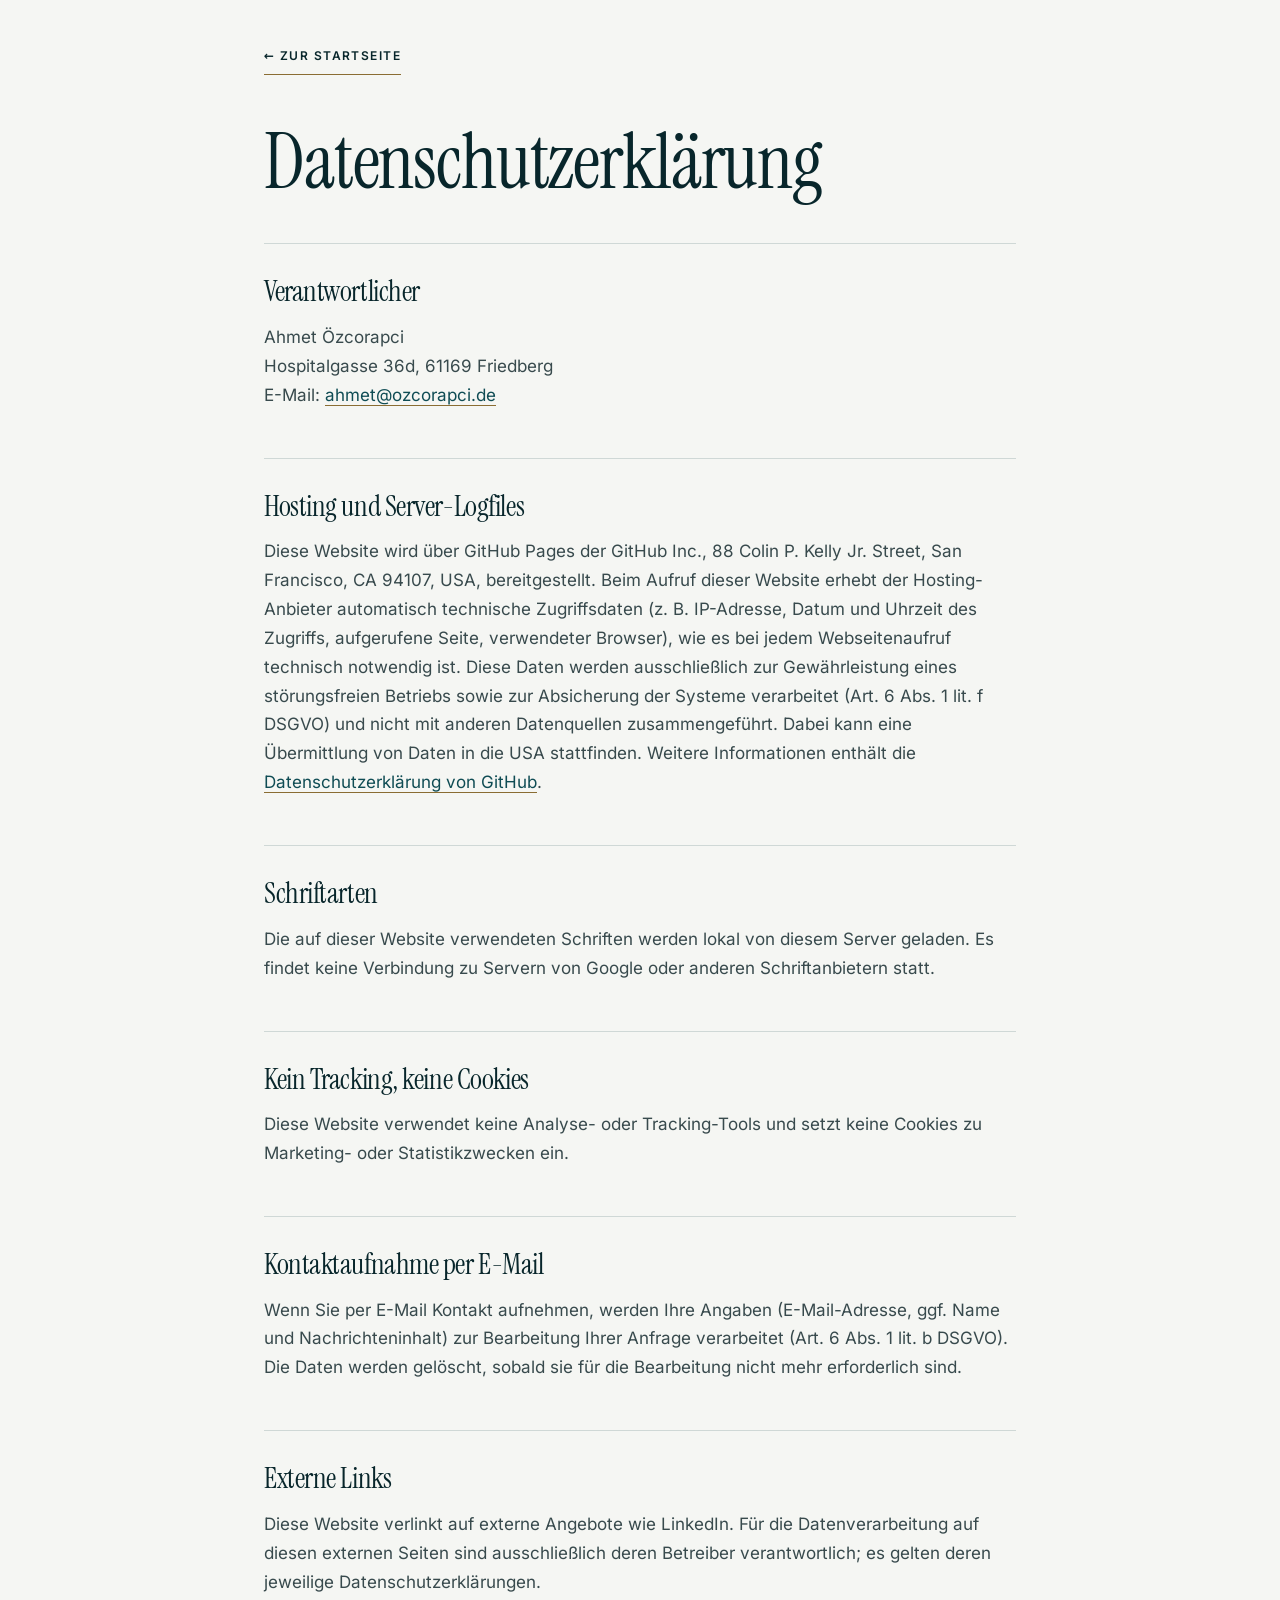
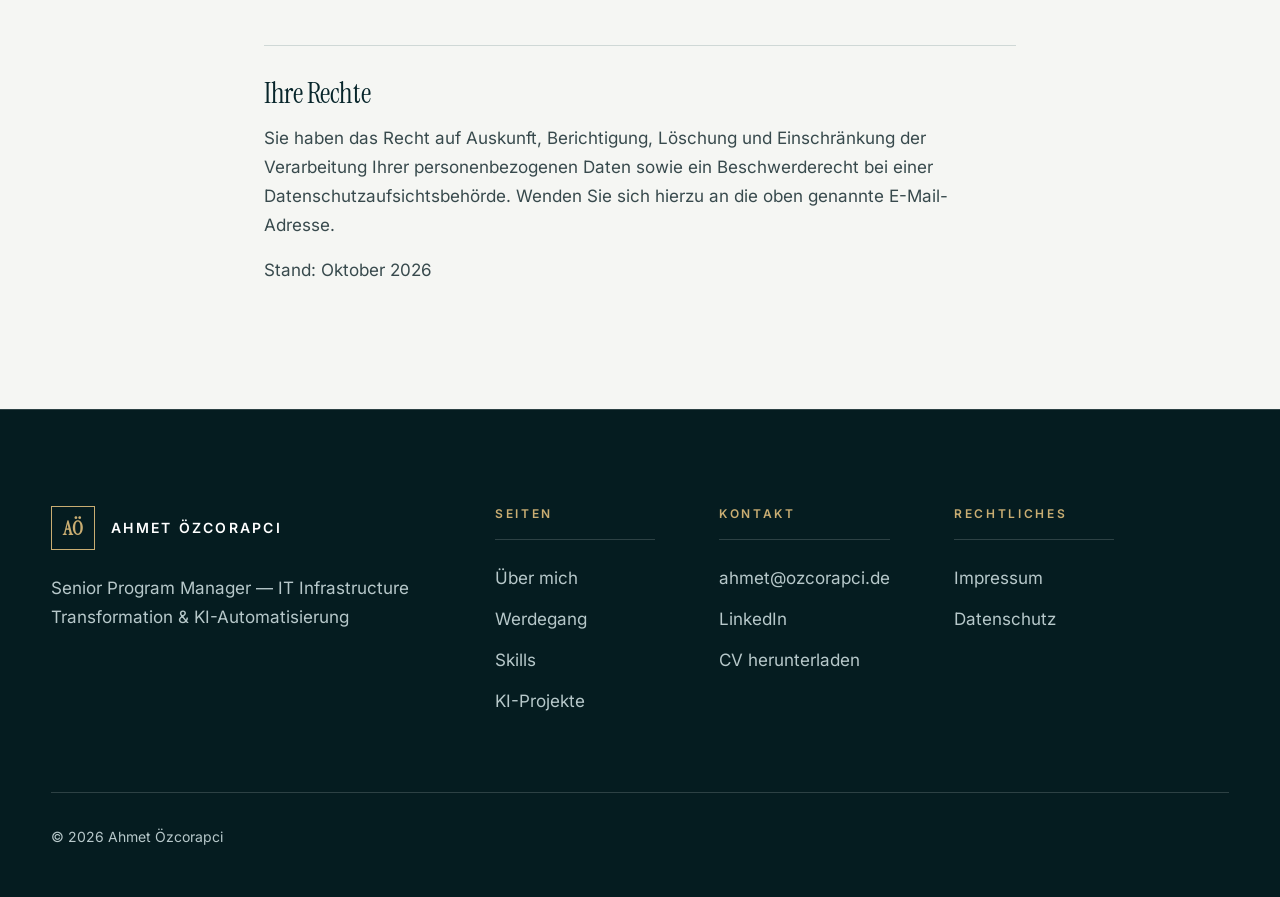
==== datenschutz.html @ c8518f18 "Website ozcorapci.de: erster Stand Co-Authored-By: Claude Sonnet 5.5 <noreply@anthropic.com> Claude-" ====
<!DOCTYPE html>
<html lang="de">
<head>
  <meta charset="UTF-8">
  <meta name="viewport" content="width=device-width, initial-scale=1">
  <title>Datenschutzerklärung — Ahmet Özcorapci</title>
  <meta name="robots" content="noindex">
  <link rel="icon" href="assets/img/favicon.svg" type="image/svg+xml">
  <link rel="stylesheet" href="css/styles.css?v=43">
</head>
<body>
  <a class="skip-link" href="#main">Zum Inhalt springen</a>

  <div class="legal-page">
    <nav class="legal-nav" aria-label="Hauptnavigation">
      <a href="index.html">← Zur Startseite</a>
    </nav>

    <main id="main" class="legal-content">
      <h1>Datenschutzerklärung</h1>

      <section class="card">
        <h2>Verantwortlicher</h2>
        <p>
          Ahmet Özcorapci<br>
          Hospitalgasse 36d, 61169 Friedberg<br>
          E-Mail: <a href="mailto:ahmet@ozcorapci.de">ahmet@ozcorapci.de</a>
        </p>
      </section>

      <section class="card">
        <h2>Hosting und Server-Logfiles</h2>
        <p>Diese Website wird über GitHub Pages der GitHub Inc., 88 Colin P. Kelly Jr. Street, San Francisco, CA 94107, USA, bereitgestellt. Beim Aufruf dieser Website erhebt der Hosting-Anbieter automatisch technische Zugriffsdaten (z. B. IP-Adresse, Datum und Uhrzeit des Zugriffs, aufgerufene Seite, verwendeter Browser), wie es bei jedem Webseitenaufruf technisch notwendig ist. Diese Daten werden ausschließlich zur Gewährleistung eines störungsfreien Betriebs sowie zur Absicherung der Systeme verarbeitet (Art. 6 Abs. 1 lit. f DSGVO) und nicht mit anderen Datenquellen zusammengeführt. Dabei kann eine Übermittlung von Daten in die USA stattfinden. Weitere Informationen enthält die <a href="https://docs.github.com/de/site-policy/privacy-policies/github-general-privacy-statement" target="_blank" rel="noopener noreferrer">Datenschutzerklärung von GitHub</a>.</p>
      </section>

      <section class="card">
        <h2>Schriftarten</h2>
        <p>Die auf dieser Website verwendeten Schriften werden lokal von diesem Server geladen. Es findet keine Verbindung zu Servern von Google oder anderen Schriftanbietern statt.</p>
      </section>

      <section class="card">
        <h2>Kein Tracking, keine Cookies</h2>
        <p>Diese Website verwendet keine Analyse- oder Tracking-Tools und setzt keine Cookies zu Marketing- oder Statistikzwecken ein.</p>
      </section>

      <section class="card">
        <h2>Kontaktaufnahme per E-Mail</h2>
        <p>Wenn Sie per E-Mail Kontakt aufnehmen, werden Ihre Angaben (E-Mail-Adresse, ggf. Name und Nachrichteninhalt) zur Bearbeitung Ihrer Anfrage verarbeitet (Art. 6 Abs. 1 lit. b DSGVO). Die Daten werden gelöscht, sobald sie für die Bearbeitung nicht mehr erforderlich sind.</p>
      </section>

      <section class="card">
        <h2>Externe Links</h2>
        <p>Diese Website verlinkt auf externe Angebote wie LinkedIn. Für die Datenverarbeitung auf diesen externen Seiten sind ausschließlich deren Betreiber verantwortlich; es gelten deren jeweilige Datenschutzerklärungen.</p>
      </section>

      <section class="card">
        <h2>Ihre Rechte</h2>
        <p>Sie haben das Recht auf Auskunft, Berichtigung, Löschung und Einschränkung der Verarbeitung Ihrer personenbezogenen Daten sowie ein Beschwerderecht bei einer Datenschutzaufsichtsbehörde. Wenden Sie sich hierzu an die oben genannte E-Mail-Adresse.</p>
        <p>Stand: Oktober 2026</p>
      </section>
    </main>
  </div>
  <footer class="footer">
    <div class="container">
      <div class="footer-grid">
        <div class="footer-brand">
          <a class="brand" href="index.html#top">Ahmet Özcorapci</a>
          <p>Senior Program Manager — IT Infrastructure Transformation &amp; KI-Automatisierung</p>
        </div>
        <div class="footer-col">
          <h2 class="footer-title">Seiten</h2>
          <div class="rule-line"></div>
          <ul>
            <li><a href="index.html#about">Über mich</a></li>
            <li><a href="index.html#experience">Werdegang</a></li>
            <li><a href="index.html#skills">Skills</a></li>
            <li><a href="index.html#ki">KI-Projekte</a></li>
          </ul>
        </div>
        <div class="footer-col">
          <h2 class="footer-title">Kontakt</h2>
          <div class="rule-line"></div>
          <ul>
            <li><a href="mailto:ahmet@ozcorapci.de">ahmet@ozcorapci.de</a></li>
            <li><a href="https://www.linkedin.com/in/ahmet-özcorapci/" target="_blank" rel="noopener noreferrer">LinkedIn</a></li>
            <li><a href="assets/docs/CV_Ahmet_Oezcorapci.pdf" download>CV herunterladen</a></li>
          </ul>
        </div>
        <div class="footer-col">
          <h2 class="footer-title">Rechtliches</h2>
          <div class="rule-line"></div>
          <ul>
            <li><a href="impressum.html">Impressum</a></li>
            <li><a href="datenschutz.html">Datenschutz</a></li>
          </ul>
        </div>
      </div>
      <div class="footer-bottom">© 2026 Ahmet Özcorapci</div>
    </div>
  </footer>
</body>
</html>
---- css/styles.css ----
@font-face { font-family: "Instrument Serif"; src: url("../assets/fonts/instrument-serif.woff2") format("woff2"); font-weight: 400; font-style: normal; font-display: swap; }
@font-face { font-family: "Instrument Serif"; src: url("../assets/fonts/instrument-serif-italic.woff2") format("woff2"); font-weight: 400; font-style: italic; font-display: swap; }
@font-face { font-family: "Mrs Saint Delafield"; src: url("../assets/fonts/mrs-saint-delafield.woff2") format("woff2"); font-weight: 400; font-style: normal; font-display: swap; }
@font-face { font-family: "Inter"; src: url("../assets/fonts/inter.woff2") format("woff2"); font-weight: 400 700; font-style: normal; font-display: swap; }
/* Entwurf A — Aufbau wie das Original, neue Haut: Petrol, Messing, Serifenüberschriften, neue Buttons und Icons */
:root {
  --ink: #08262b;
  --ink-deep: #051c20;
  --petrol: #0f4c54;
  --petrol-soft: #1b6770;
  --paper: #f5f6f3;
  --mist: #e6edec;
  --white: #ffffff;
  --brass: #c9ad72;
  --brass-deep: #8a6d33;
  --text: #384a4d;
  --text-on-dark: #b7c8ca;
  --line: #cfd8d6;
  --line-dark: rgba(255, 255, 255, 0.16);
  --ghost: rgba(255, 255, 255, 0.05);
  --glow: rgba(27, 103, 112, 0.55);
  --black-end: #031417;
  --veil: rgba(8, 38, 43, 0.82);
  --header-bg: rgba(5, 28, 32, 0.92);
  --hover-tint: rgba(255, 255, 255, 0.05);
  --shadow: 0 18px 40px rgba(8, 38, 43, 0.1);
  --grain: url("data:image/svg+xml;utf8,<svg xmlns='http://www.w3.org/2000/svg' width='180' height='180'><filter id='n'><feTurbulence type='fractalNoise' baseFrequency='.85' numOctaves='2' stitchTiles='stitch'/></filter><rect width='100%25' height='100%25' filter='url(%23n)' opacity='.55'/></svg>");

  --font-display: "Instrument Serif", "Times New Roman", serif;
  --font-body: "Inter", system-ui, sans-serif;
  --font-signature: "Mrs Saint Delafield", cursive;
  --fs-h1: clamp(46px, 6vw, 90px);
  --fs-hero: clamp(40px, 4.6vw, 64px);
  --fs-h2: clamp(30px, 3.1vw, 44px);
  --fs-h3: clamp(24px, 2.3vw, 32px);
  --fs-lead: 19px;
  --fs-body: 17px;
  --fs-small: 14px;
  --fs-label: 12px;
  --fs-stat: clamp(26px, 2.4vw, 34px);
  --fs-signature: clamp(44px, 4.4vw, 64px);

  --space-8: 8px;
  --space-16: 16px;
  --space-24: 24px;
  --space-32: 32px;
  --space-40: 40px;
  --space-48: 48px;
  --space-64: 64px;
  --space-96: 96px;
  --section: clamp(48px, 6vw, 88px);
  --container: 1280px;
  --gutter: clamp(20px, 4vw, 56px);
  --header-h: 92px;
  --hairline: 1px;
  --ease: 0.35s cubic-bezier(0.2, 0.7, 0.2, 1);
}

*, *::before, *::after { box-sizing: border-box; }
html { -webkit-text-size-adjust: 100%; text-size-adjust: 100%; scroll-behavior: smooth; scroll-padding-top: calc(var(--header-h) + 8px); }
html.nav-open { overflow: hidden; }
html.nav-open .header { height: 100vh; height: 100dvh; align-items: flex-start; backdrop-filter: none; -webkit-backdrop-filter: none; background: var(--ink-deep); transition: none; }
html.nav-open .header-content { height: var(--header-h); }
body { margin: 0; font-family: var(--font-body); font-size: var(--fs-body); line-height: 1.7; color: var(--text); background: var(--paper); -webkit-font-smoothing: antialiased; text-rendering: optimizeLegibility; }
img { display: block; max-width: 100%; height: auto; }
h1, h2, h3 { margin: 0 0 var(--space-16); font-family: var(--font-display); font-weight: 400; color: var(--ink); line-height: 1.04; letter-spacing: -0.015em; overflow-wrap: anywhere; hyphens: auto; }
h1 { font-size: var(--fs-h1); } h2 { font-size: var(--fs-h2); } h3 { font-size: var(--fs-h3); line-height: 1.12; }
p { margin: 0 0 var(--space-16); }
a { color: inherit; }
:focus-visible { outline: 2px solid var(--brass); outline-offset: 4px; }
.skip-link { position: absolute; left: var(--space-16); top: -100px; z-index: 300; background: var(--brass); color: var(--ink); font-weight: 600; padding: var(--space-8) var(--space-16); }
.skip-link:focus { top: var(--space-16); }
.sr { position: absolute; width: 1px; height: 1px; overflow: hidden; clip: rect(0 0 0 0); white-space: nowrap; }
.container { width: 100%; max-width: var(--container); margin: 0 auto; padding: 0 var(--gutter); }
.section { padding: var(--section) 0; }
.dark { background: var(--ink); color: var(--text-on-dark); }
.dark h1, .dark h2, .dark h3 { color: var(--white); }
.accent-text { color: var(--brass); }
.results .accent-text, .ki-number .accent-text { color: var(--brass-deep); }

/* Eyebrow / Subtitle */
.subtitle-wrap { display: flex; align-items: center; gap: var(--space-16); margin-bottom: var(--space-24); }
.subtitle-wrap::before { content: ""; flex: none; width: var(--space-48); height: var(--hairline); background: var(--brass-deep); }
.subtitle { margin: 0; font-size: var(--fs-label); font-weight: 600; letter-spacing: 0.22em; text-transform: uppercase; color: var(--petrol); line-height: 1.4; }
.dark .subtitle-wrap::before { background: var(--brass); }
.dark .subtitle, .hero .subtitle { color: var(--brass); }
.subtitle-plain { display: block; margin-bottom: var(--space-24); font-size: var(--fs-label); font-weight: 600; letter-spacing: 0.22em; text-transform: uppercase; color: var(--brass); }

/* Buttons */
.btn { position: relative; display: inline-flex; align-items: center; justify-content: center; gap: var(--space-16); padding: 18px 30px; font: 600 var(--fs-small)/1 var(--font-body); letter-spacing: 0.1em; text-transform: uppercase; text-decoration: none; border: var(--hairline) solid var(--brass); background: var(--brass); color: var(--ink); cursor: pointer; transition: background var(--ease), color var(--ease), border-color var(--ease); }
.btn::after { content: "→"; font-size: 17px; line-height: 1; letter-spacing: 0; transition: transform var(--ease); }
.btn:hover { background: var(--white); border-color: var(--white); }
.btn:hover::after { transform: translateX(5px); }
.btn-secondary { background: transparent; color: var(--white); border-color: rgba(255, 255, 255, 0.45); }
.btn-secondary:hover { background: var(--white); color: var(--ink); border-color: var(--white); }
.btn-small { padding: 12px 20px; background: transparent; color: var(--white); border-color: rgba(255, 255, 255, 0.45); }
.btn-small::after { display: none; }
.btn-small:hover { background: var(--brass); border-color: var(--brass); color: var(--ink); }
.btn-row { display: flex; flex-wrap: wrap; gap: var(--space-16); }
.btn-center { text-align: center; }
.text-link { position: relative; display: inline-block; padding-bottom: 6px; font-size: var(--fs-label); font-weight: 600; letter-spacing: 0.2em; text-transform: uppercase; color: var(--petrol); text-decoration: none; }
.text-link::after { content: ""; position: absolute; left: 0; right: 0; bottom: 0; height: var(--hairline); background: var(--petrol); transform-origin: left; transition: transform var(--ease); }
.text-link:hover::after { transform: scaleX(0.35); }

/* Header: transparent über dem Hero, nach dem Scrollen dunkel */
.header { position: fixed; top: 0; left: 0; right: 0; z-index: 100; height: var(--header-h); display: flex; align-items: center; color: var(--white); border-bottom: var(--hairline) solid transparent; transition: background var(--ease), backdrop-filter var(--ease), height var(--ease), border-color var(--ease); }
.header.scrolled { background: var(--header-bg); backdrop-filter: blur(14px); -webkit-backdrop-filter: blur(14px); border-bottom-color: var(--line-dark); height: 72px; }
.header-content { width: 100%; max-width: var(--container); margin: 0 auto; padding: 0 var(--gutter); display: flex; align-items: center; justify-content: space-between; gap: var(--space-32); }
.header-left { display: flex; align-items: center; gap: var(--space-64); }
.brand { display: inline-flex; align-items: center; gap: var(--space-16); color: var(--white); text-decoration: none; font-size: var(--fs-small); font-weight: 600; letter-spacing: 0.16em; text-transform: uppercase; position: relative; z-index: 130; }
.brand::before { content: "AÖ"; display: grid; place-items: center; width: 44px; height: 44px; border: var(--hairline) solid var(--brass); color: var(--brass); font-family: var(--font-display); font-size: 20px; letter-spacing: 0.02em; text-transform: none; }
.nav-menu { display: flex; align-items: center; gap: var(--space-40); }
.nav-link { position: relative; padding: 6px 0; font-size: var(--fs-label); font-weight: 600; letter-spacing: 0.2em; text-transform: uppercase; color: var(--white); text-decoration: none; }
.nav-link::after { content: ""; position: absolute; left: 0; right: 0; bottom: 0; height: var(--hairline); background: var(--brass); transform: scaleX(0); transform-origin: right; transition: transform var(--ease); }
.nav-link:hover::after, .nav-link:focus-visible::after { transform: scaleX(1); transform-origin: left; }
.nav-contact { display: none; }
.header-right { display: flex; align-items: center; }
.menu-toggle { display: none; position: relative; z-index: 130; width: 48px; height: 48px; font-size: 0; background: transparent; color: var(--white); border: var(--hairline) solid rgba(255, 255, 255, 0.45); cursor: pointer; }
.menu-toggle::before, .menu-toggle::after { content: ""; position: absolute; left: 13px; right: 13px; height: 1.5px; background: currentColor; transition: transform var(--ease), top var(--ease); }
.menu-toggle::before { top: 18px; }
.menu-toggle::after { top: 28px; }
.menu-toggle[aria-expanded="true"]::before { top: 23px; transform: rotate(45deg); }
.menu-toggle[aria-expanded="true"]::after { top: 23px; transform: rotate(-45deg); }
@media (max-width: 991px) {
  .menu-toggle { display: block; margin-left: auto; }
  .header-right { display: none; }
  .nav-menu { position: absolute; top: 0; left: 0; right: 0; bottom: 0; overscroll-behavior: contain; z-index: 120; display: none; flex-direction: column; align-items: flex-start; justify-content: flex-start; gap: var(--space-8); padding: calc(var(--header-h) + var(--space-48)) var(--gutter) var(--space-48); background: var(--ink-deep); overflow-y: auto; }
  .nav-menu.open { display: flex; }
  .nav-link { padding: var(--space-8) 0; font-family: var(--font-display); font-size: clamp(26px, 7.5vw, 34px); font-weight: 400; letter-spacing: -0.01em; text-transform: none; }
  .nav-contact { display: inline; }
  .header.scrolled { height: 64px; }
}

/* Hero: Foto links auf der Kante, Text rechts */
.hero { position: relative; isolation: isolate; background: var(--ink-deep); background-image: radial-gradient(42% 55% at 27% 34%, var(--glow), transparent 72%), linear-gradient(180deg, var(--ink) 0%, var(--ink) 38%, var(--ink-deep) 78%, var(--black-end) 100%); padding: calc(var(--header-h) + var(--space-24)) 0 0; overflow: hidden; }
.hero::after { content: ""; position: absolute; inset: 0; z-index: -1; background-image: var(--grain); opacity: 0.07; mix-blend-mode: overlay; pointer-events: none; }
.hero-wrapper { position: relative; display: flex; align-items: center; justify-content: space-between; gap: var(--space-48); }
.hero-wrapper::before { content: "Özcorapci"; position: absolute; left: -3%; bottom: -4%; z-index: -1; font-family: var(--font-display); font-size: clamp(110px, 21vw, 330px); line-height: 0.8; letter-spacing: -0.04em; color: var(--ghost); white-space: nowrap; pointer-events: none; }
.hero-left { align-self: flex-end; width: 48%; flex: none; }
.hero-left img { width: 100%; max-height: 84svh; object-fit: contain; object-position: bottom left; -webkit-mask-image: linear-gradient(to right, transparent 0, #000 16%, #000 84%, transparent 100%); mask-image: linear-gradient(to right, transparent 0, #000 16%, #000 84%, transparent 100%); }
.hero-right { width: 48%; padding: var(--space-24) 0 var(--space-64); }
.nowrap { white-space: nowrap; }
.hero h1 { max-width: 9em; font-size: var(--fs-hero); color: var(--white); margin-bottom: var(--space-24); }
.hero .lead { max-width: 31em; margin-bottom: var(--space-32); font-size: var(--fs-lead); line-height: 1.65; color: var(--text-on-dark); }
.coach { display: flex; align-items: center; gap: var(--space-24); margin-bottom: var(--space-32); }
.signature { font-family: var(--font-signature); font-size: var(--fs-signature); line-height: 1; color: var(--brass); white-space: nowrap; letter-spacing: 0; transform: rotate(-3deg); }
.coach-divider { align-self: stretch; width: var(--hairline); background: var(--line-dark); margin: 0; }
.coach-name { margin-bottom: 2px; font-family: var(--font-body); font-size: var(--fs-small); font-weight: 600; letter-spacing: 0.14em; text-transform: uppercase; color: var(--white); line-height: 1.4; }
.coach-work { margin: 0; font-size: var(--fs-small); color: var(--text-on-dark); line-height: 1.4; }
@keyframes rise { from { opacity: 0; transform: translateY(22px); } to { opacity: 1; transform: none; } }
.hero-right > * { animation: rise 0.9s cubic-bezier(0.2, 0.7, 0.2, 1) both; }
.hero-right > :nth-child(2) { animation-delay: 0.07s; } .hero-right > :nth-child(3) { animation-delay: 0.14s; } .hero-right > :nth-child(4) { animation-delay: 0.21s; } .hero-right > :nth-child(5) { animation-delay: 0.28s; }
.hero-left img { animation: rise 1.1s cubic-bezier(0.2, 0.7, 0.2, 1) 0.1s both; }
@media (max-width: 991px) {
  .hero-wrapper { flex-direction: column; align-items: flex-start; gap: 0; }
  .hero-right { width: 100%; padding: var(--space-32) 0 var(--space-48); order: 2; }
  .hero-left { order: 1; align-self: center; width: min(340px, 74%); }
  .hero-left img { max-height: 360px; object-position: bottom center; -webkit-mask-image: linear-gradient(to right, transparent 0, #000 14%, #000 86%, transparent 100%); mask-image: linear-gradient(to right, transparent 0, #000 14%, #000 86%, transparent 100%); }
  .hero-wrapper::before { left: 50%; transform: translateX(-50%); top: 6%; bottom: auto; }
}

/* Kennzahlen */
.results { padding: var(--space-64) 0 var(--space-64); background: var(--paper); }
.results-wrapper { text-align: center; }
.results-title { margin: 0 0 var(--space-40); font-family: var(--font-body); font-size: var(--fs-label); font-weight: 600; letter-spacing: 0.26em; text-transform: uppercase; color: var(--petrol); }
.results-grid { display: grid; grid-template-columns: auto auto auto; column-gap: 5vw; justify-content: center; }
.result { display: flex; align-items: baseline; justify-content: center; gap: var(--space-16); text-align: left; }
.result-number { font-family: var(--font-display); font-size: var(--fs-stat); line-height: 0.95; color: var(--ink); white-space: nowrap; }
.label { font-size: var(--fs-label); font-weight: 600; letter-spacing: 0.22em; text-transform: uppercase; color: var(--petrol); line-height: 1.4; }
.rule { max-width: var(--container); margin: 0 auto; padding: 0 var(--gutter); }
.rule::before { content: ""; display: block; height: var(--hairline); background: var(--line); }

/* Über mich */
.about-wrapper { display: flex; align-items: center; justify-content: space-between; gap: var(--space-96); }
.about-left { flex: 1 1 0; min-width: 0; max-width: 620px; }
.about-left h2 { margin-bottom: var(--space-32); }
.about-left .paragraph { margin-bottom: var(--space-24); }
.about-meta { padding-top: var(--space-24); border-top: var(--hairline) solid var(--line); color: var(--ink); font-weight: 500; line-height: 1.55; }
.about-meta + .about-meta { border-top: 0; padding-top: 0; }
.about-right { flex: 0 0 min(540px, 42%); min-width: 0; }
.frame { position: relative; isolation: isolate; margin: 40px 32px 32px 40px; }
.frame img { width: 100%; aspect-ratio: 460 / 520; object-fit: cover; object-position: center top; background: var(--ink); }
.frame::before { content: ""; position: absolute; z-index: -1; right: -32px; bottom: -32px; width: 100%; height: 100%; background: var(--petrol); }
.frame::after { content: ""; position: absolute; z-index: -1; top: -24px; left: -24px; width: 100%; height: 100%; border: var(--hairline) solid var(--brass-deep); }
@media (max-width: 991px) { .about-wrapper { flex-direction: column; align-items: flex-start; gap: var(--space-64); } .about-left { max-width: none; width: 100%; flex: none; } .about-right { flex: none; width: min(520px, 100%); } }

/* Skills (dunkel) mit Icons */
.services { text-align: center; }
.services h2 { max-width: 14em; margin: 0 auto; color: var(--white); }
.services-grid { display: grid; grid-template-columns: repeat(4, 1fr); gap: 0; margin: var(--space-64) 0; text-align: left; border-top: var(--hairline) solid var(--line-dark); }
.service { padding: var(--space-48) var(--space-32) var(--space-48) 0; border-right: var(--hairline) solid var(--line-dark); }
.service + .service { padding-left: var(--space-32); }
.service:last-child { border-right: 0; }
.service-icon { width: 64px; height: 64px; margin-bottom: var(--space-32); color: var(--brass); transition: transform var(--ease); transform-origin: left center; }
.service-icon svg { width: 100%; height: 100%; display: block; }
.service:hover .service-icon, .service:focus-within .service-icon { transform: scale(1.15); }
.service h3 { margin-bottom: var(--space-16); color: var(--white); }
.service p { margin: 0; font-size: 16px; color: var(--text-on-dark); }
@media (max-width: 1100px) { .services-grid { grid-template-columns: repeat(2, 1fr); } .service { padding: var(--space-40) var(--space-24) var(--space-40) 0; border-bottom: var(--hairline) solid var(--line-dark); } .service:nth-child(2n) { border-right: 0; padding-left: var(--space-32); } .service:nth-child(2n+1) { padding-left: 0; } }

/* Werdegang */
.split-head { display: flex; align-items: flex-end; justify-content: space-between; gap: var(--space-64); margin-bottom: var(--space-64); }
.split-head h2 { max-width: 12em; margin: 0; }
.split-head p { max-width: 26em; margin: 0; }
.section-tight { padding-bottom: var(--space-64); }
.photo-strip { position: relative; padding-bottom: var(--space-64); }
.photo-strip::before { content: ""; position: absolute; left: 0; right: 0; bottom: 0; height: 58%; background: var(--ink); }
.photo-grid { position: relative; display: grid; grid-template-columns: repeat(3, 1fr); gap: var(--space-24); }
.photo-grid img { width: 100%; aspect-ratio: 3 / 4; object-fit: cover; filter: saturate(0.55) contrast(1.02); }
.section-jobs { padding-top: var(--section); }
.jobs { list-style: none; margin: 0; padding: 0; border-top: var(--hairline) solid var(--ink); }
.job { display: grid; grid-template-columns: 200px minmax(0, 1fr); gap: var(--space-32); padding: var(--space-48) 0; border-bottom: var(--hairline) solid var(--line); }
.job-period { font-family: var(--font-display); font-size: 26px; line-height: 1.2; color: var(--petrol); }
.job h3 { margin-bottom: var(--space-8); }
.job-role { margin-bottom: var(--space-24); font-weight: 600; color: var(--ink); line-height: 1.5; }
.job p:last-child { margin-bottom: 0; max-width: 40em; }
.job-type { display: block; margin-top: var(--space-8); font-family: var(--font-body); font-size: var(--fs-label); font-weight: 600; letter-spacing: 0.16em; text-transform: uppercase; color: var(--text); }
.job-points { list-style: none; margin: 0; padding: 0; max-width: 40em; }
.job-points li { position: relative; margin-bottom: var(--space-16); padding-left: var(--space-24); }
.job-points li::before { content: ""; position: absolute; left: 0; top: 0.85em; width: var(--space-8); height: var(--hairline); background: var(--brass-deep); }
.job-points strong { color: var(--ink); }
.hero-meta { margin: var(--space-24) 0 0; font-size: var(--fs-small); letter-spacing: 0.04em; color: var(--text-on-dark); }
.job-stats { display: flex; flex-wrap: wrap; gap: var(--space-8); margin: 0 0 var(--space-24); padding: 0; list-style: none; }
.badge { padding: 6px 14px; border: var(--hairline) solid var(--petrol); color: var(--petrol); font-size: var(--fs-label); font-weight: 600; letter-spacing: 0.12em; text-transform: uppercase; }
.job-more { list-style: none; }
.more > summary { display: flex; align-items: center; justify-content: space-between; gap: var(--space-16); padding: var(--space-24) 0; cursor: pointer; list-style: none; border-bottom: var(--hairline) solid var(--line); font-size: var(--fs-label); font-weight: 600; letter-spacing: 0.22em; text-transform: uppercase; color: var(--petrol); }
.more > summary::-webkit-details-marker { display: none; }
.more > summary::after { content: "+"; font-family: var(--font-display); font-size: 30px; line-height: 1; letter-spacing: 0; }
.more[open] > summary::after { content: "−"; }
.jobs-nested { border-top: 0; }
.earlier { list-style: none; margin: var(--space-16) 0 0; padding: 0; }
.earlier li { max-width: 42em; padding: var(--space-16) 0; border-top: var(--hairline) solid var(--line); }
.earlier li:first-child { border-top: 0; }
.earlier strong { color: var(--ink); }

/* KI-Projekte */
.band { background: var(--mist); }
.ki-cols { display: grid; grid-template-columns: repeat(3, 1fr); gap: var(--space-32); }
.ki-col { padding-top: var(--space-24); border-top: 2px solid var(--ink); }
.ki-col > summary { display: block; list-style: none; cursor: default; }
.ki-col > summary::-webkit-details-marker { display: none; }
.ki-no { display: block; margin: 0 0 var(--space-16); font-family: var(--font-display); font-size: 20px; color: var(--brass-deep); }
.ki-number { display: block; margin: 0 0 var(--space-8); font-family: var(--font-display); font-size: var(--fs-stat); font-weight: 400; line-height: 1; color: var(--ink); white-space: nowrap; }
.ki-unit { display: block; margin: 0 0 var(--space-24); font-size: var(--fs-label); font-weight: 600; letter-spacing: 0.2em; text-transform: uppercase; color: var(--petrol); }
.ki-col h3 { margin-bottom: var(--space-8); font-size: clamp(20px, 1.6vw, 24px); }
.notfound { min-height: 100vh; display: grid; place-items: center; padding: var(--gutter); text-align: center; background: var(--ink); color: var(--text-on-dark); }
.notfound h1 { color: var(--white); font-size: var(--fs-h2); }
.thin-glyph { -webkit-text-stroke: 0.018em currentColor; }
.ki-tag { margin: 0 0 var(--space-8); font-size: var(--fs-small); font-weight: 600; color: var(--ink); }
.ki-body p:last-child { margin: 0; font-size: 16px; }

/* Kontakt-Banner */
.cta { position: relative; padding: 0 0 var(--space-64); margin-bottom: var(--section); }
.cta::before { content: ""; position: absolute; left: 0; right: 0; top: 0; height: 45%; background: var(--paper); }
.cta-wrap { position: relative; padding-top: var(--section); }
.cta-wrap::after { content: ""; position: absolute; z-index: 0; left: 50%; transform: translateX(-50%); bottom: calc(-1 * var(--space-64)); width: calc(100% + 72px); max-width: 1352px; height: 78%; background: var(--petrol); }
.cta-box { position: relative; z-index: 1; padding: var(--space-96) var(--space-48); text-align: center; background: var(--ink) url("../assets/img/banner-skyline.jpg") center / cover no-repeat; color: var(--white); overflow: hidden; }
.cta-box::before { content: ""; position: absolute; inset: 0; background: var(--veil); }
.cta-box > * { position: relative; }
.cta-box h2 { max-width: 12em; margin: 0 auto var(--space-24); color: var(--white); font-size: clamp(34px, 4vw, 56px); }
.cta-box p { max-width: 30em; margin: 0 auto var(--space-32); color: var(--text-on-dark); font-size: var(--fs-lead); }

/* Footer */
.footer { padding: var(--space-96) 0 var(--space-48); background: var(--ink-deep); border-top: var(--hairline) solid var(--line-dark); color: var(--text-on-dark); }
.footer-grid { display: flex; flex-wrap: wrap; gap: var(--space-64) 5vw; }
.footer-brand { max-width: 380px; flex: 1 1 260px; }
.footer-brand .brand { margin-bottom: var(--space-24); }
.footer-brand p { color: var(--text-on-dark); }
.footer-col { min-width: 160px; }
.footer-title { margin: 0; font-family: var(--font-body); font-size: var(--fs-label); font-weight: 600; letter-spacing: 0.22em; text-transform: uppercase; color: var(--brass); line-height: 1.4; }
.footer-col .rule-line { height: var(--hairline); background: var(--line-dark); margin: var(--space-16) 0 var(--space-24); }
.footer-col ul { list-style: none; margin: 0; padding: 0; }
.footer-col li { margin-bottom: 12px; }
.footer a { text-decoration: none; transition: color var(--ease); }
.footer a:hover { color: var(--brass); }
.footer-bottom { margin-top: var(--space-64); padding-top: var(--space-32); border-top: var(--hairline) solid var(--line-dark); font-size: var(--fs-small); }

/* Rechtsseiten */
.legal-page { max-width: 800px; margin: 0 auto; padding: var(--space-40) var(--space-24) var(--section); }

/* Tablet und Handy */
@media (max-width: 991px) {
  .split-head { flex-direction: column; align-items: flex-start; gap: var(--space-24); margin-bottom: var(--space-48); }
}
@media (max-width: 767px) {
  :root { --fs-body: 16px; --fs-lead: 17px; --header-h: 76px; --section: 48px; }
  .hero { padding-top: calc(var(--header-h) + var(--space-24)); }
  .coach { flex-direction: column; align-items: flex-start; gap: var(--space-8); margin-bottom: var(--space-32); }
  .coach-divider { display: none; }
  .hero .lead { margin-bottom: var(--space-24); }
  .results { padding: var(--space-48) 0 var(--space-40); }
  .results-wrapper { text-align: left; }
  .results-title { margin-bottom: var(--space-24); }
  .results-grid { grid-template-columns: 1fr; row-gap: var(--space-8); justify-content: stretch; }
  .result { justify-content: space-between; padding: var(--space-8) 0; border-top: var(--hairline) solid var(--line); }
  .result-number { font-size: 32px; }
  .ki-cols { display: block; }
  .ki-col { padding: 0; border-top: var(--hairline) solid var(--line); }
  .ki-col:last-child { border-bottom: var(--hairline) solid var(--line); }
  .ki-col > summary { display: flex; align-items: center; justify-content: space-between; gap: var(--space-16); padding: var(--space-24) 0; cursor: pointer; }
  .ki-col > summary::after { content: "+"; flex: none; font-family: var(--font-display); font-size: 30px; line-height: 1; color: var(--petrol); }
  .ki-col[open] > summary::after { content: "−"; }
  .ki-no { display: none; }
  .ki-number { font-size: 32px; }
  .ki-unit { margin-bottom: var(--space-8); }
  .ki-col h3 { margin: 0; }
  .ki-body { padding-bottom: var(--space-24); }
  .about-right { display: none; }
  .about-wrapper { gap: 0; }
  .services-grid { margin: var(--space-32) 0; }
  .swipe { display: flex; overflow-x: auto; scroll-snap-type: x mandatory; gap: var(--space-16); margin-left: calc(-1 * var(--gutter)); margin-right: calc(-1 * var(--gutter)); padding: 0 var(--gutter) var(--space-16); scroll-padding-left: var(--gutter); }
  .swipe > * { flex: 0 0 84%; scroll-snap-align: start; }
  .service, .service + .service, .service:nth-child(2n), .service:nth-child(2n+1) { padding: var(--space-32) var(--space-24); border: var(--hairline) solid var(--line-dark); }
  .service-icon { width: 48px; height: 48px; margin-bottom: var(--space-24); }
  .section-tight { padding-bottom: var(--space-32); }
  .photo-strip { padding-bottom: var(--space-32); }
  .photo-grid { grid-template-columns: 1fr; }
  .photo-grid img:nth-child(n+2) { display: none; }
  .photo-grid img { aspect-ratio: 16 / 10; }
  .section-jobs { padding-top: var(--space-32); }
  .job { grid-template-columns: 1fr; gap: var(--space-8); padding: var(--space-32) 0; }
  .job-period { font-size: 22px; }
  .cta-box { padding: var(--space-64) var(--space-24); }
  .cta { margin-bottom: var(--space-48); }
  .cta-wrap::after { width: 100%; }
  .footer { padding: var(--space-64) 0 var(--space-32); }
  .footer-grid { display: grid; grid-template-columns: 1fr 1fr; gap: var(--space-32) var(--space-24); }
  .footer-brand { grid-column: 1 / -1; max-width: none; }
  .footer-col { min-width: 0; }
  .footer-col li { overflow-wrap: anywhere; }
}

@media (prefers-reduced-motion: reduce) {
  html { scroll-behavior: auto; }
  *, *::before, *::after { transition: none !important; animation: none !important; }
}

/* Rechtsseiten: Inhalt */
.legal-nav a { display: inline-block; color: var(--ink); font-weight: 600; text-transform: uppercase; letter-spacing: 0.12em; font-size: var(--fs-label); text-decoration: none; border-bottom: var(--hairline) solid var(--brass-deep); padding-bottom: var(--space-8); margin-bottom: var(--space-48); }
.legal-content h1 { margin-bottom: var(--space-40); }
.legal-content h2 { font-size: var(--fs-h3); }
.legal-content .card { padding: var(--space-32) 0; border-top: var(--hairline) solid var(--line); }
.legal-content a { color: var(--petrol); text-decoration-color: var(--brass-deep); text-underline-offset: 4px; }
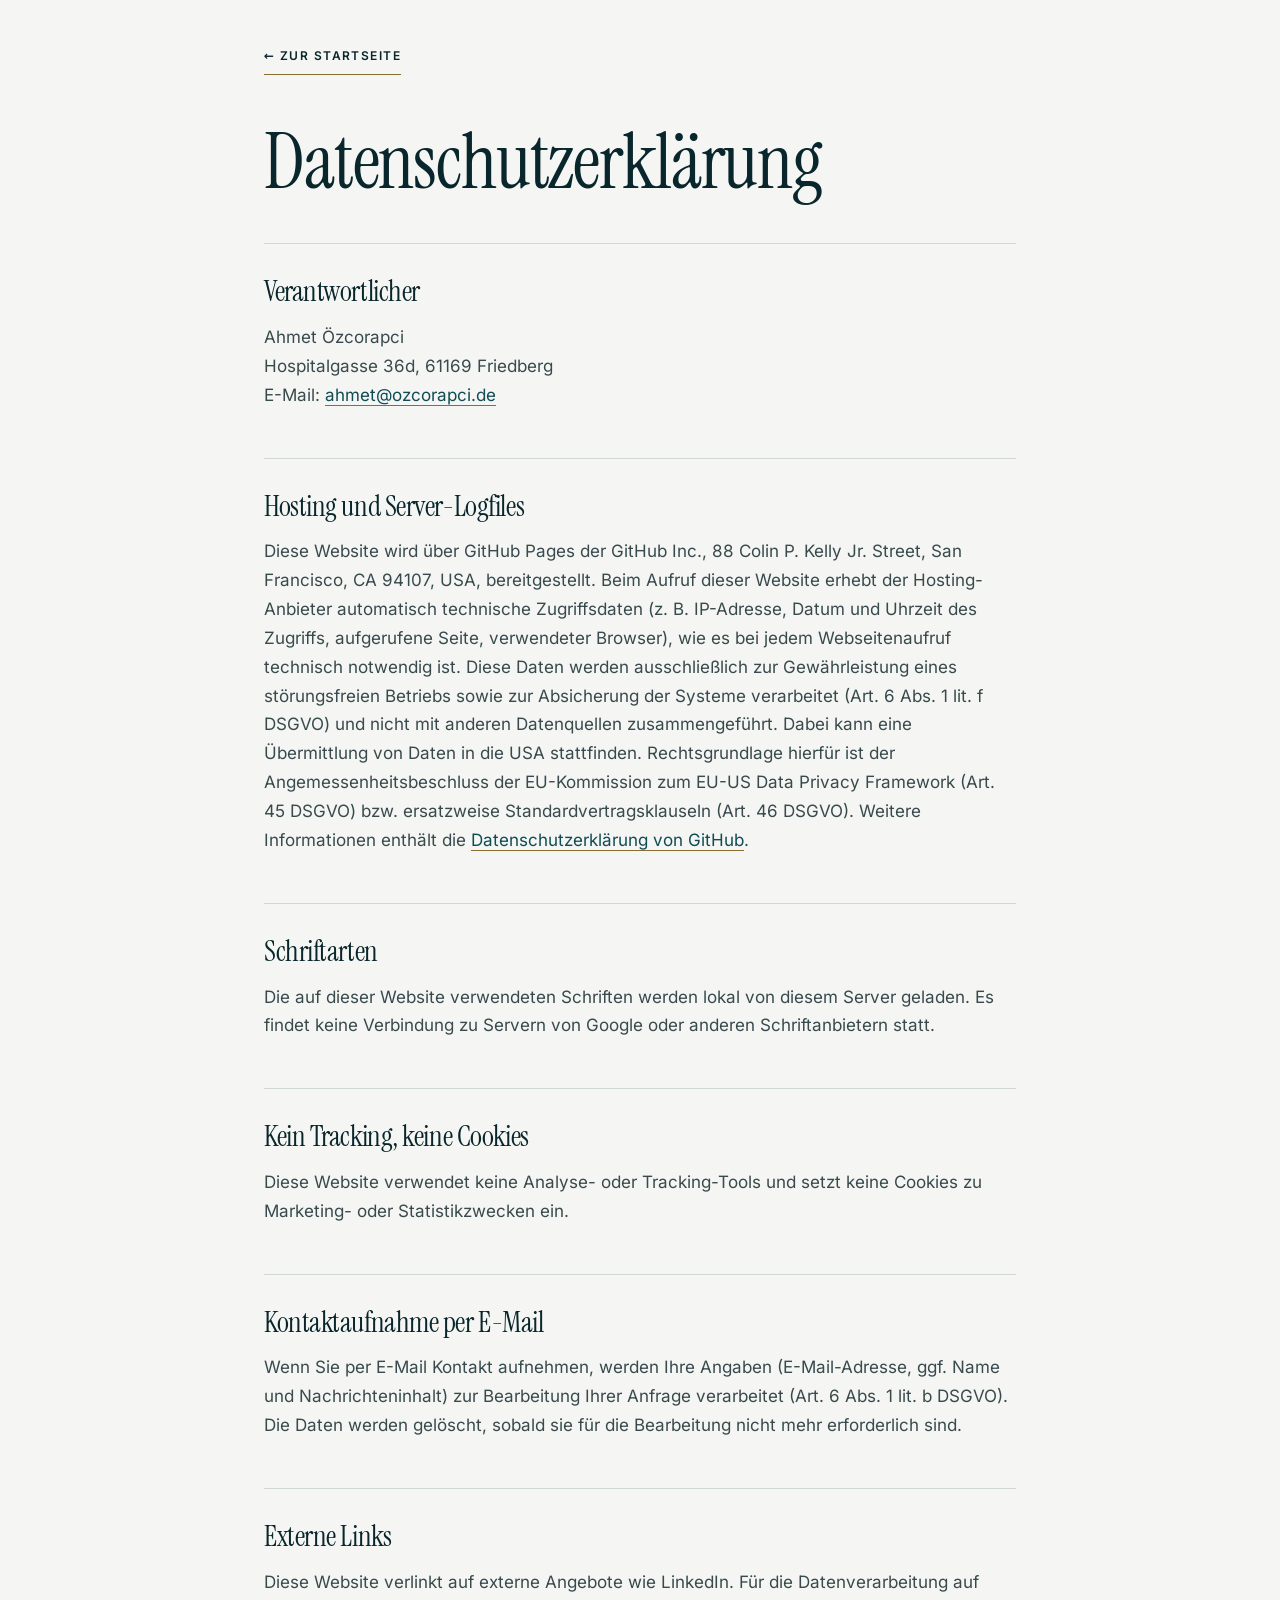
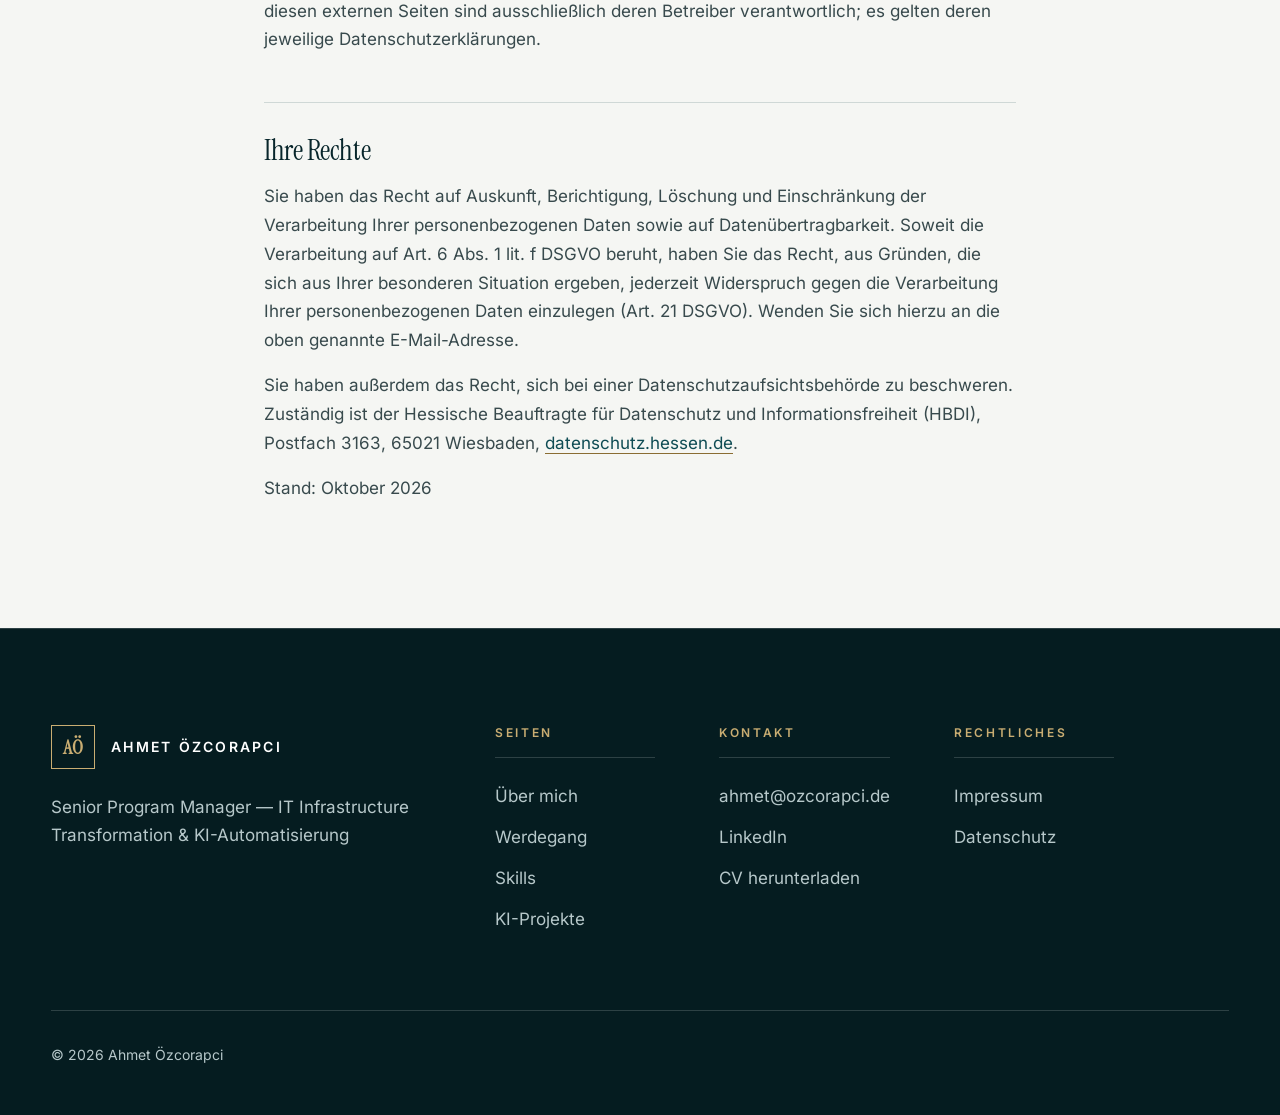
==== commit 525dddcf: "Datenschutz: Rechtsgrundlage USA-Transfer, Widerspruch, Übertragbarkeit, Aufsichtsbehörde ergänzt Co" ====
--- a/datenschutz.html
+++ b/datenschutz.html
@@ -30,7 +30,7 @@
 
       <section class="card">
         <h2>Hosting und Server-Logfiles</h2>
-        <p>Diese Website wird über GitHub Pages der GitHub Inc., 88 Colin P. Kelly Jr. Street, San Francisco, CA 94107, USA, bereitgestellt. Beim Aufruf dieser Website erhebt der Hosting-Anbieter automatisch technische Zugriffsdaten (z. B. IP-Adresse, Datum und Uhrzeit des Zugriffs, aufgerufene Seite, verwendeter Browser), wie es bei jedem Webseitenaufruf technisch notwendig ist. Diese Daten werden ausschließlich zur Gewährleistung eines störungsfreien Betriebs sowie zur Absicherung der Systeme verarbeitet (Art. 6 Abs. 1 lit. f DSGVO) und nicht mit anderen Datenquellen zusammengeführt. Dabei kann eine Übermittlung von Daten in die USA stattfinden. Weitere Informationen enthält die <a href="https://docs.github.com/de/site-policy/privacy-policies/github-general-privacy-statement" target="_blank" rel="noopener noreferrer">Datenschutzerklärung von GitHub</a>.</p>
+        <p>Diese Website wird über GitHub Pages der GitHub Inc., 88 Colin P. Kelly Jr. Street, San Francisco, CA 94107, USA, bereitgestellt. Beim Aufruf dieser Website erhebt der Hosting-Anbieter automatisch technische Zugriffsdaten (z. B. IP-Adresse, Datum und Uhrzeit des Zugriffs, aufgerufene Seite, verwendeter Browser), wie es bei jedem Webseitenaufruf technisch notwendig ist. Diese Daten werden ausschließlich zur Gewährleistung eines störungsfreien Betriebs sowie zur Absicherung der Systeme verarbeitet (Art. 6 Abs. 1 lit. f DSGVO) und nicht mit anderen Datenquellen zusammengeführt. Dabei kann eine Übermittlung von Daten in die USA stattfinden. Rechtsgrundlage hierfür ist der Angemessenheitsbeschluss der EU-Kommission zum EU-US Data Privacy Framework (Art. 45 DSGVO) bzw. ersatzweise Standardvertragsklauseln (Art. 46 DSGVO). Weitere Informationen enthält die <a href="https://docs.github.com/de/site-policy/privacy-policies/github-general-privacy-statement" target="_blank" rel="noopener noreferrer">Datenschutzerklärung von GitHub</a>.</p>
       </section>
 
       <section class="card">
@@ -55,7 +55,8 @@
 
       <section class="card">
         <h2>Ihre Rechte</h2>
-        <p>Sie haben das Recht auf Auskunft, Berichtigung, Löschung und Einschränkung der Verarbeitung Ihrer personenbezogenen Daten sowie ein Beschwerderecht bei einer Datenschutzaufsichtsbehörde. Wenden Sie sich hierzu an die oben genannte E-Mail-Adresse.</p>
+        <p>Sie haben das Recht auf Auskunft, Berichtigung, Löschung und Einschränkung der Verarbeitung Ihrer personenbezogenen Daten sowie auf Datenübertragbarkeit. Soweit die Verarbeitung auf Art. 6 Abs. 1 lit. f DSGVO beruht, haben Sie das Recht, aus Gründen, die sich aus Ihrer besonderen Situation ergeben, jederzeit Widerspruch gegen die Verarbeitung Ihrer personenbezogenen Daten einzulegen (Art. 21 DSGVO). Wenden Sie sich hierzu an die oben genannte E-Mail-Adresse.</p>
+        <p>Sie haben außerdem das Recht, sich bei einer Datenschutzaufsichtsbehörde zu beschweren. Zuständig ist der Hessische Beauftragte für Datenschutz und Informationsfreiheit (HBDI), Postfach 3163, 65021 Wiesbaden, <a href="https://datenschutz.hessen.de" target="_blank" rel="noopener noreferrer">datenschutz.hessen.de</a>.</p>
         <p>Stand: Oktober 2026</p>
       </section>
     </main>
